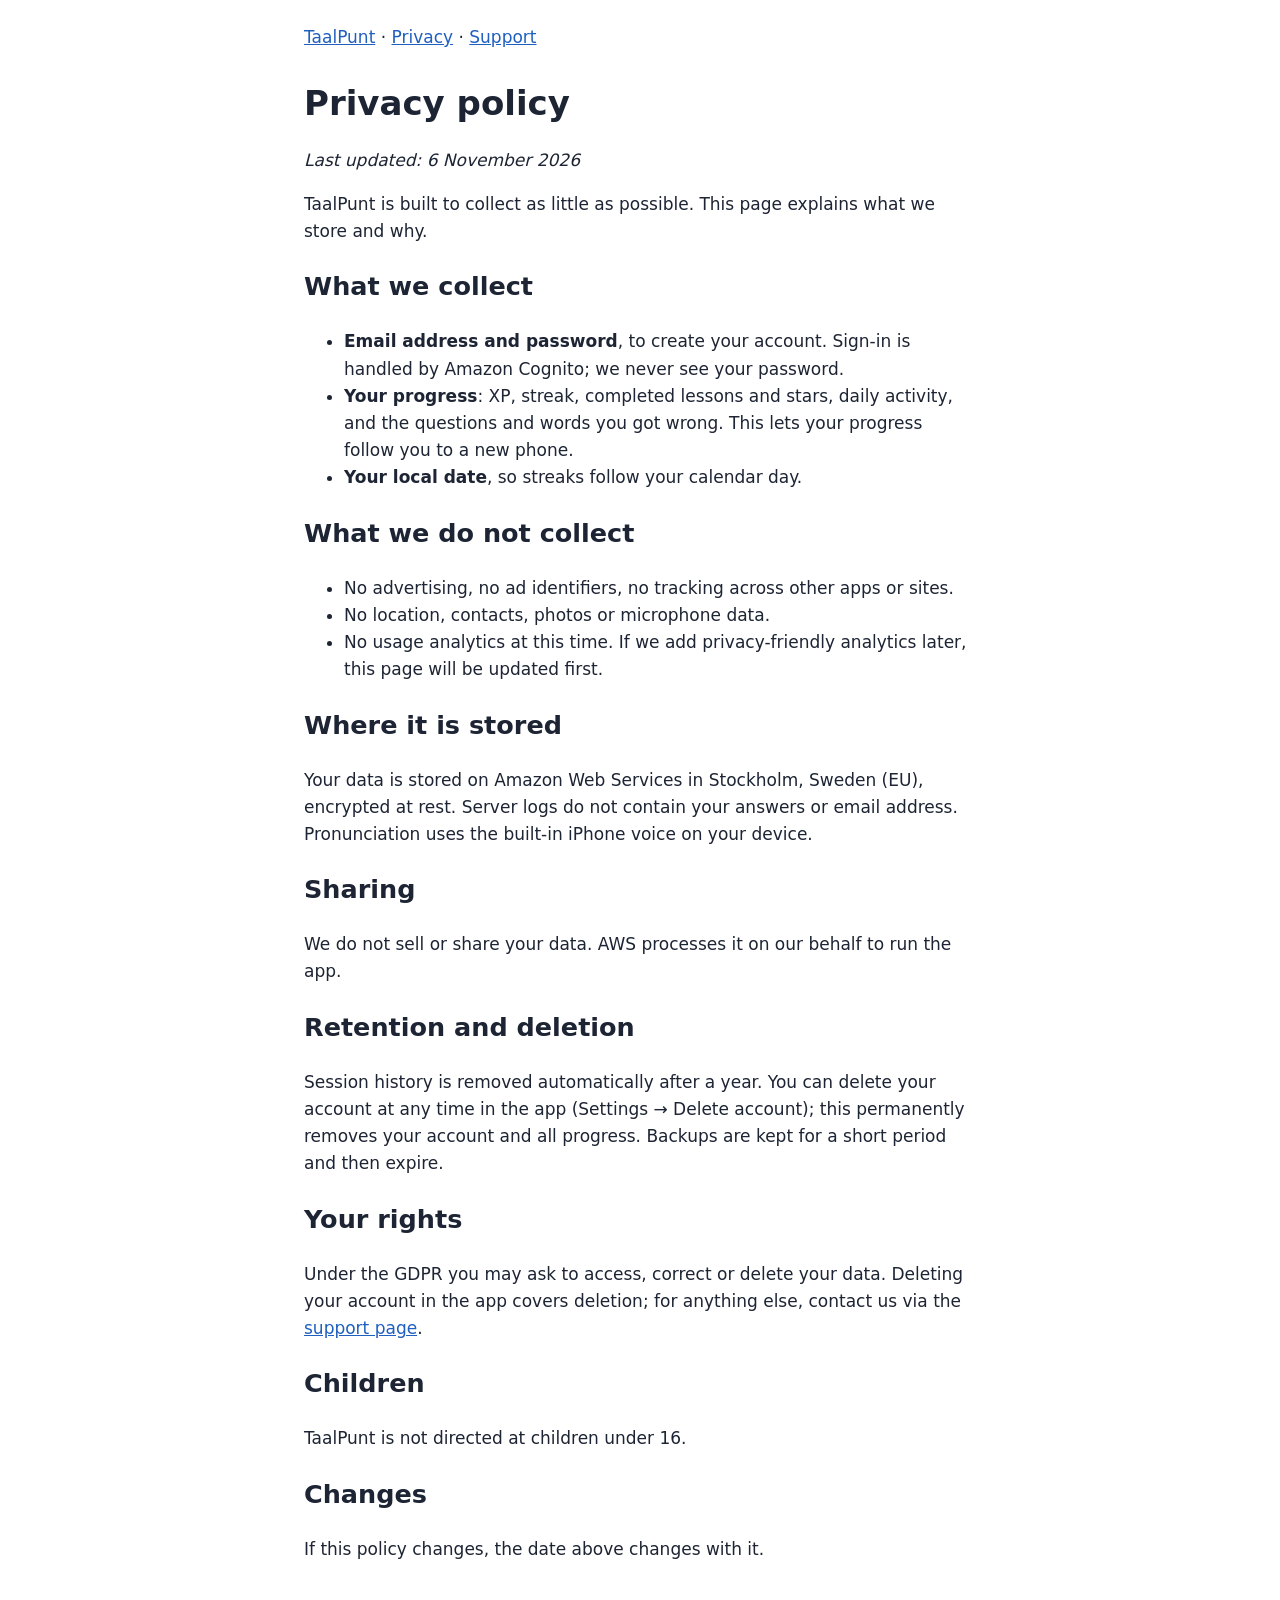
==== site/privacy.html @ a1b6e965 "Add privacy policy and support pages, published with GitHub Pages Co-Authored-By: Claude Sonnet 5.5 " ====
<!doctype html><html lang="en"><head><meta charset="utf-8"><meta name="viewport" content="width=device-width,initial-scale=1"><title>TaalPunt privacy policy</title><link rel="stylesheet" href="style.css"></head><body><main><nav><a href="./">TaalPunt</a> · <a href="privacy.html">Privacy</a> · <a href="support.html">Support</a></nav>
<h1>Privacy policy</h1>
<p><em>Last updated: 6 November 2026</em></p>
<p>TaalPunt is built to collect as little as possible. This page explains what we store and why.</p>
<h2>What we collect</h2>
<ul>
<li><strong>Email address and password</strong>, to create your account. Sign-in is handled by Amazon Cognito; we never see your password.</li>
<li><strong>Your progress</strong>: XP, streak, completed lessons and stars, daily activity, and the questions and words you got wrong. This lets your progress follow you to a new phone.</li>
<li><strong>Your local date</strong>, so streaks follow your calendar day.</li>
</ul>
<h2>What we do not collect</h2>
<ul>
<li>No advertising, no ad identifiers, no tracking across other apps or sites.</li>
<li>No location, contacts, photos or microphone data.</li>
<li>No usage analytics at this time. If we add privacy-friendly analytics later, this page will be updated first.</li>
</ul>
<h2>Where it is stored</h2>
<p>Your data is stored on Amazon Web Services in Stockholm, Sweden (EU), encrypted at rest. Server logs do not contain your answers or email address. Pronunciation uses the built-in iPhone voice on your device.</p>
<h2>Sharing</h2>
<p>We do not sell or share your data. AWS processes it on our behalf to run the app.</p>
<h2>Retention and deletion</h2>
<p>Session history is removed automatically after a year. You can delete your account at any time in the app (Settings → Delete account); this permanently removes your account and all progress. Backups are kept for a short period and then expire.</p>
<h2>Your rights</h2>
<p>Under the GDPR you may ask to access, correct or delete your data. Deleting your account in the app covers deletion; for anything else, contact us via the <a href="support.html">support page</a>.</p>
<h2>Children</h2>
<p>TaalPunt is not directed at children under 16.</p>
<h2>Changes</h2>
<p>If this policy changes, the date above changes with it.</p>
</main></body></html>
---- site/style.css ----
:root{color-scheme:light dark;--bg:#fff;--fg:#1d2433;--accent:#1f5fbf}
@media (prefers-color-scheme:dark){:root{--bg:#141922;--fg:#e8ebf2;--accent:#7fb0ff}}
body{margin:0;background:var(--bg);color:var(--fg);font:17px/1.6 -apple-system,system-ui,sans-serif}
main{max-width:42rem;margin:0 auto;padding:1.5rem 1rem 4rem}
nav{margin-bottom:2rem}a{color:var(--accent)}h1{line-height:1.2}
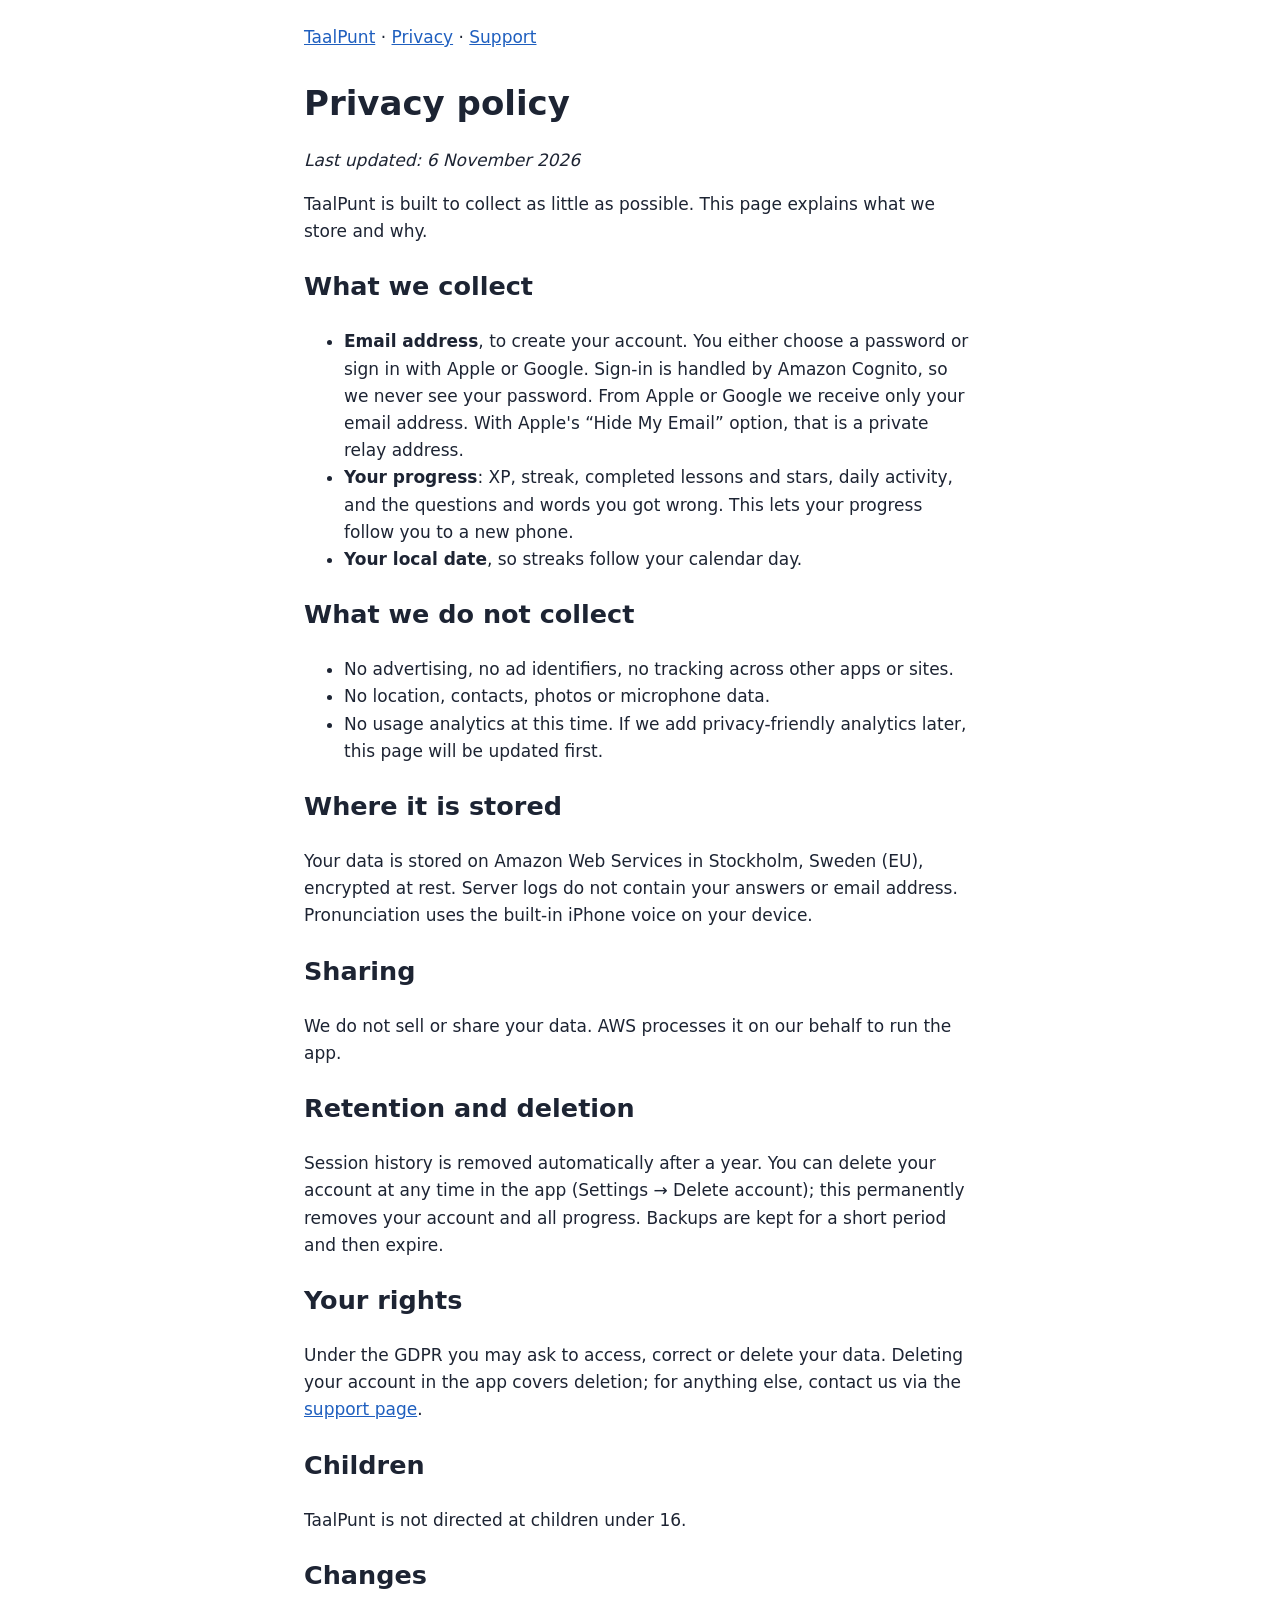
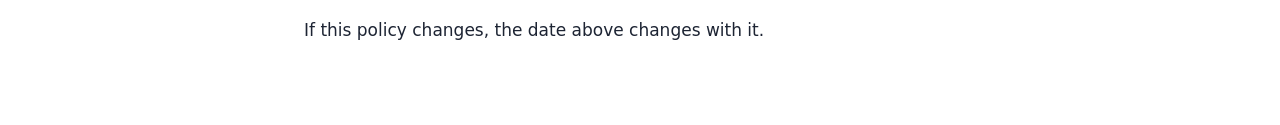
==== commit 71323006: "Sign in with Apple and Google next to email The providers are set up in the Cognito console, so the " ====
--- a/site/privacy.html
+++ b/site/privacy.html
@@ -4,7 +4,7 @@
 <p>TaalPunt is built to collect as little as possible. This page explains what we store and why.</p>
 <h2>What we collect</h2>
 <ul>
-<li><strong>Email address and password</strong>, to create your account. Sign-in is handled by Amazon Cognito; we never see your password.</li>
+<li><strong>Email address</strong>, to create your account. You either choose a password or sign in with Apple or Google. Sign-in is handled by Amazon Cognito, so we never see your password. From Apple or Google we receive only your email address. With Apple's “Hide My Email” option, that is a private relay address.</li>
 <li><strong>Your progress</strong>: XP, streak, completed lessons and stars, daily activity, and the questions and words you got wrong. This lets your progress follow you to a new phone.</li>
 <li><strong>Your local date</strong>, so streaks follow your calendar day.</li>
 </ul>
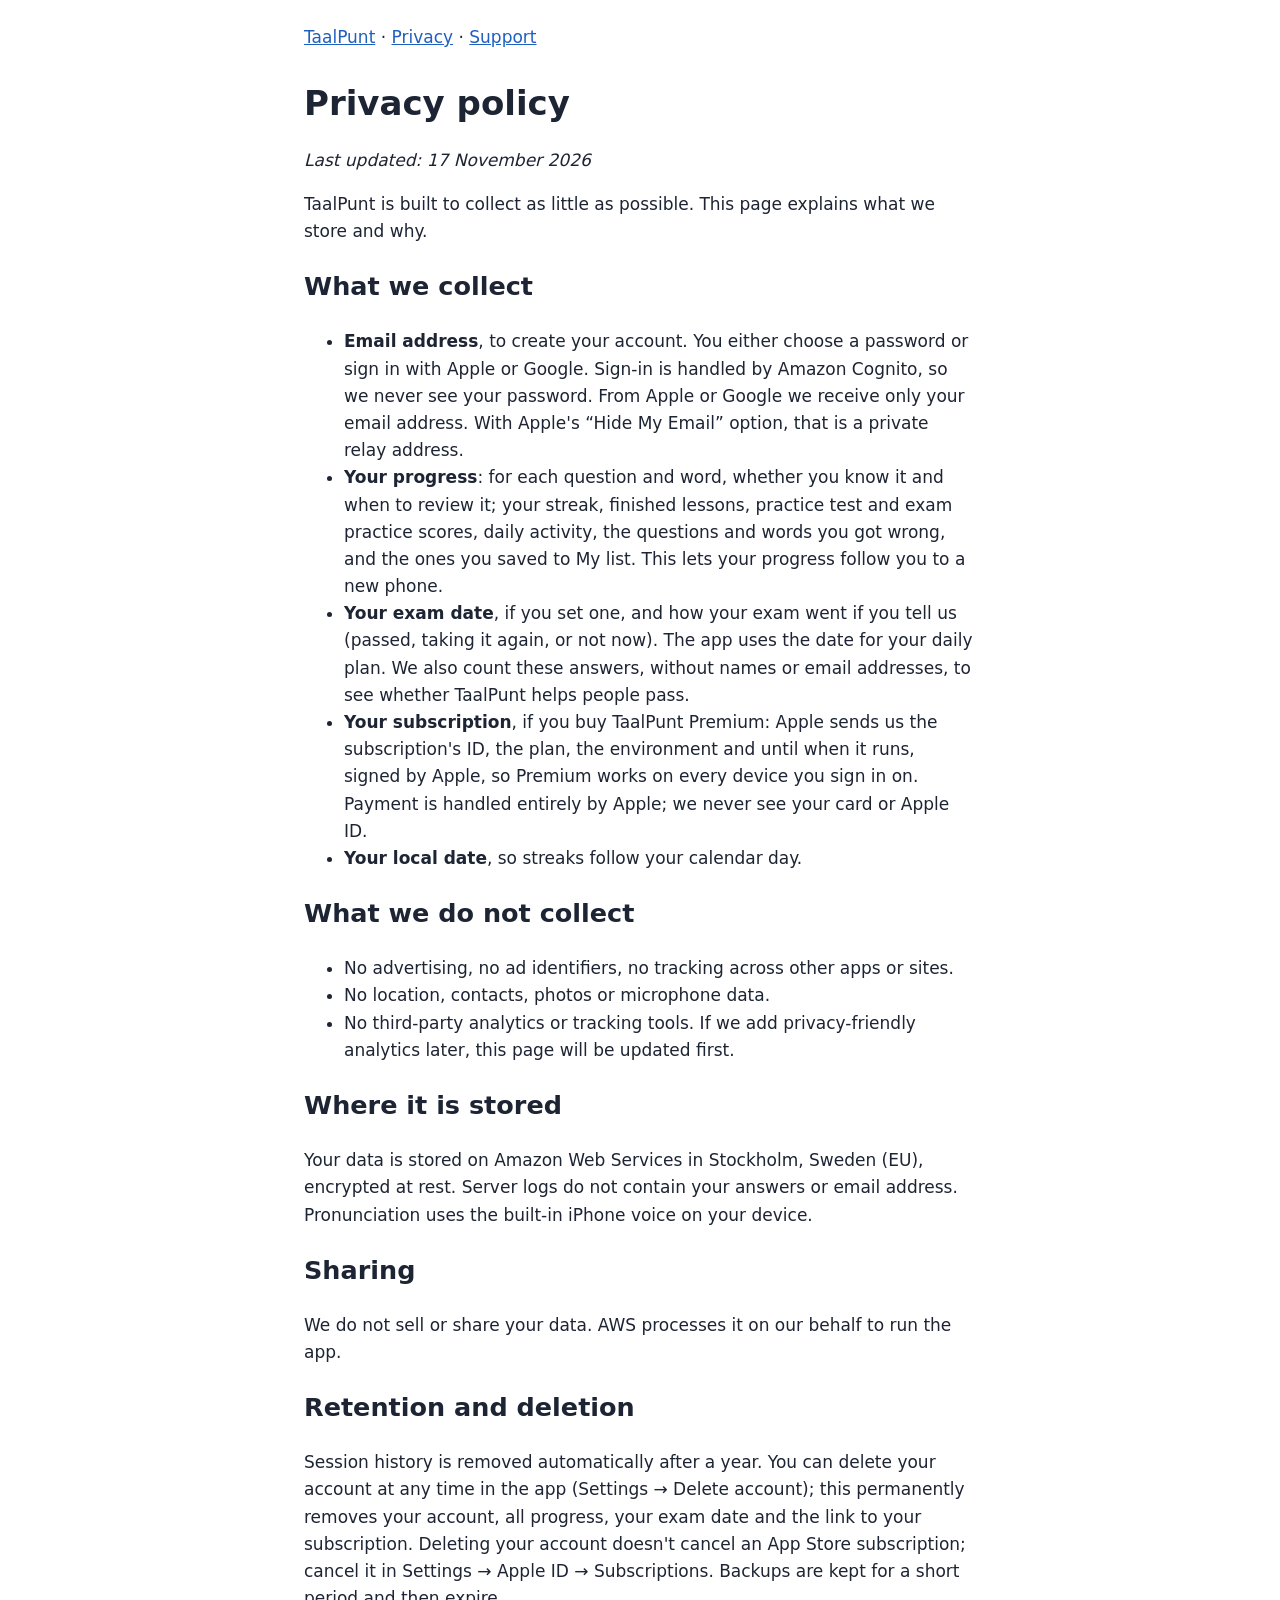
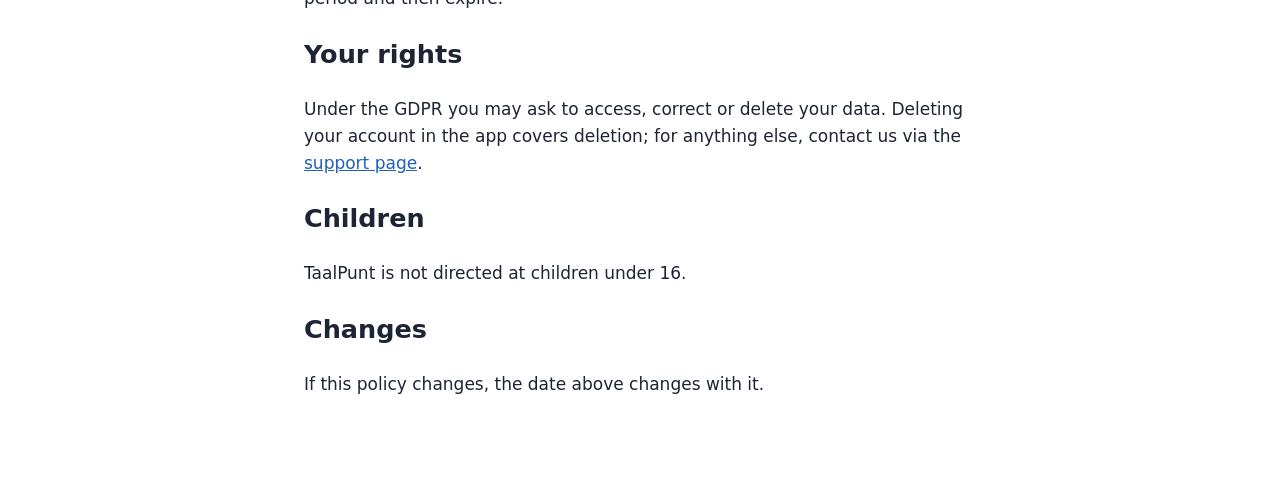
==== commit e82f4a2e: "Privacy policy: progress per question, exam date, My list, subscriptions Co-Authored-By: Claude Opus" ====
--- a/site/privacy.html
+++ b/site/privacy.html
@@ -1,25 +1,27 @@
 <!doctype html><html lang="en"><head><meta charset="utf-8"><meta name="viewport" content="width=device-width,initial-scale=1"><title>TaalPunt privacy policy</title><link rel="stylesheet" href="style.css"></head><body><main><nav><a href="./">TaalPunt</a> · <a href="privacy.html">Privacy</a> · <a href="support.html">Support</a></nav>
 <h1>Privacy policy</h1>
-<p><em>Last updated: 6 November 2026</em></p>
+<p><em>Last updated: 17 November 2026</em></p>
 <p>TaalPunt is built to collect as little as possible. This page explains what we store and why.</p>
 <h2>What we collect</h2>
 <ul>
 <li><strong>Email address</strong>, to create your account. You either choose a password or sign in with Apple or Google. Sign-in is handled by Amazon Cognito, so we never see your password. From Apple or Google we receive only your email address. With Apple's “Hide My Email” option, that is a private relay address.</li>
-<li><strong>Your progress</strong>: XP, streak, completed lessons and stars, daily activity, and the questions and words you got wrong. This lets your progress follow you to a new phone.</li>
+<li><strong>Your progress</strong>: for each question and word, whether you know it and when to review it; your streak, finished lessons, practice test and exam practice scores, daily activity, the questions and words you got wrong, and the ones you saved to My list. This lets your progress follow you to a new phone.</li>
+<li><strong>Your exam date</strong>, if you set one, and how your exam went if you tell us (passed, taking it again, or not now). The app uses the date for your daily plan. We also count these answers, without names or email addresses, to see whether TaalPunt helps people pass.</li>
+<li><strong>Your subscription</strong>, if you buy TaalPunt Premium: Apple sends us the subscription's ID, the plan, the environment and until when it runs, signed by Apple, so Premium works on every device you sign in on. Payment is handled entirely by Apple; we never see your card or Apple ID.</li>
 <li><strong>Your local date</strong>, so streaks follow your calendar day.</li>
 </ul>
 <h2>What we do not collect</h2>
 <ul>
 <li>No advertising, no ad identifiers, no tracking across other apps or sites.</li>
 <li>No location, contacts, photos or microphone data.</li>
-<li>No usage analytics at this time. If we add privacy-friendly analytics later, this page will be updated first.</li>
+<li>No third-party analytics or tracking tools. If we add privacy-friendly analytics later, this page will be updated first.</li>
 </ul>
 <h2>Where it is stored</h2>
 <p>Your data is stored on Amazon Web Services in Stockholm, Sweden (EU), encrypted at rest. Server logs do not contain your answers or email address. Pronunciation uses the built-in iPhone voice on your device.</p>
 <h2>Sharing</h2>
 <p>We do not sell or share your data. AWS processes it on our behalf to run the app.</p>
 <h2>Retention and deletion</h2>
-<p>Session history is removed automatically after a year. You can delete your account at any time in the app (Settings → Delete account); this permanently removes your account and all progress. Backups are kept for a short period and then expire.</p>
+<p>Session history is removed automatically after a year. You can delete your account at any time in the app (Settings → Delete account); this permanently removes your account, all progress, your exam date and the link to your subscription. Deleting your account doesn't cancel an App Store subscription; cancel it in Settings → Apple ID → Subscriptions. Backups are kept for a short period and then expire.</p>
 <h2>Your rights</h2>
 <p>Under the GDPR you may ask to access, correct or delete your data. Deleting your account in the app covers deletion; for anything else, contact us via the <a href="support.html">support page</a>.</p>
 <h2>Children</h2>
